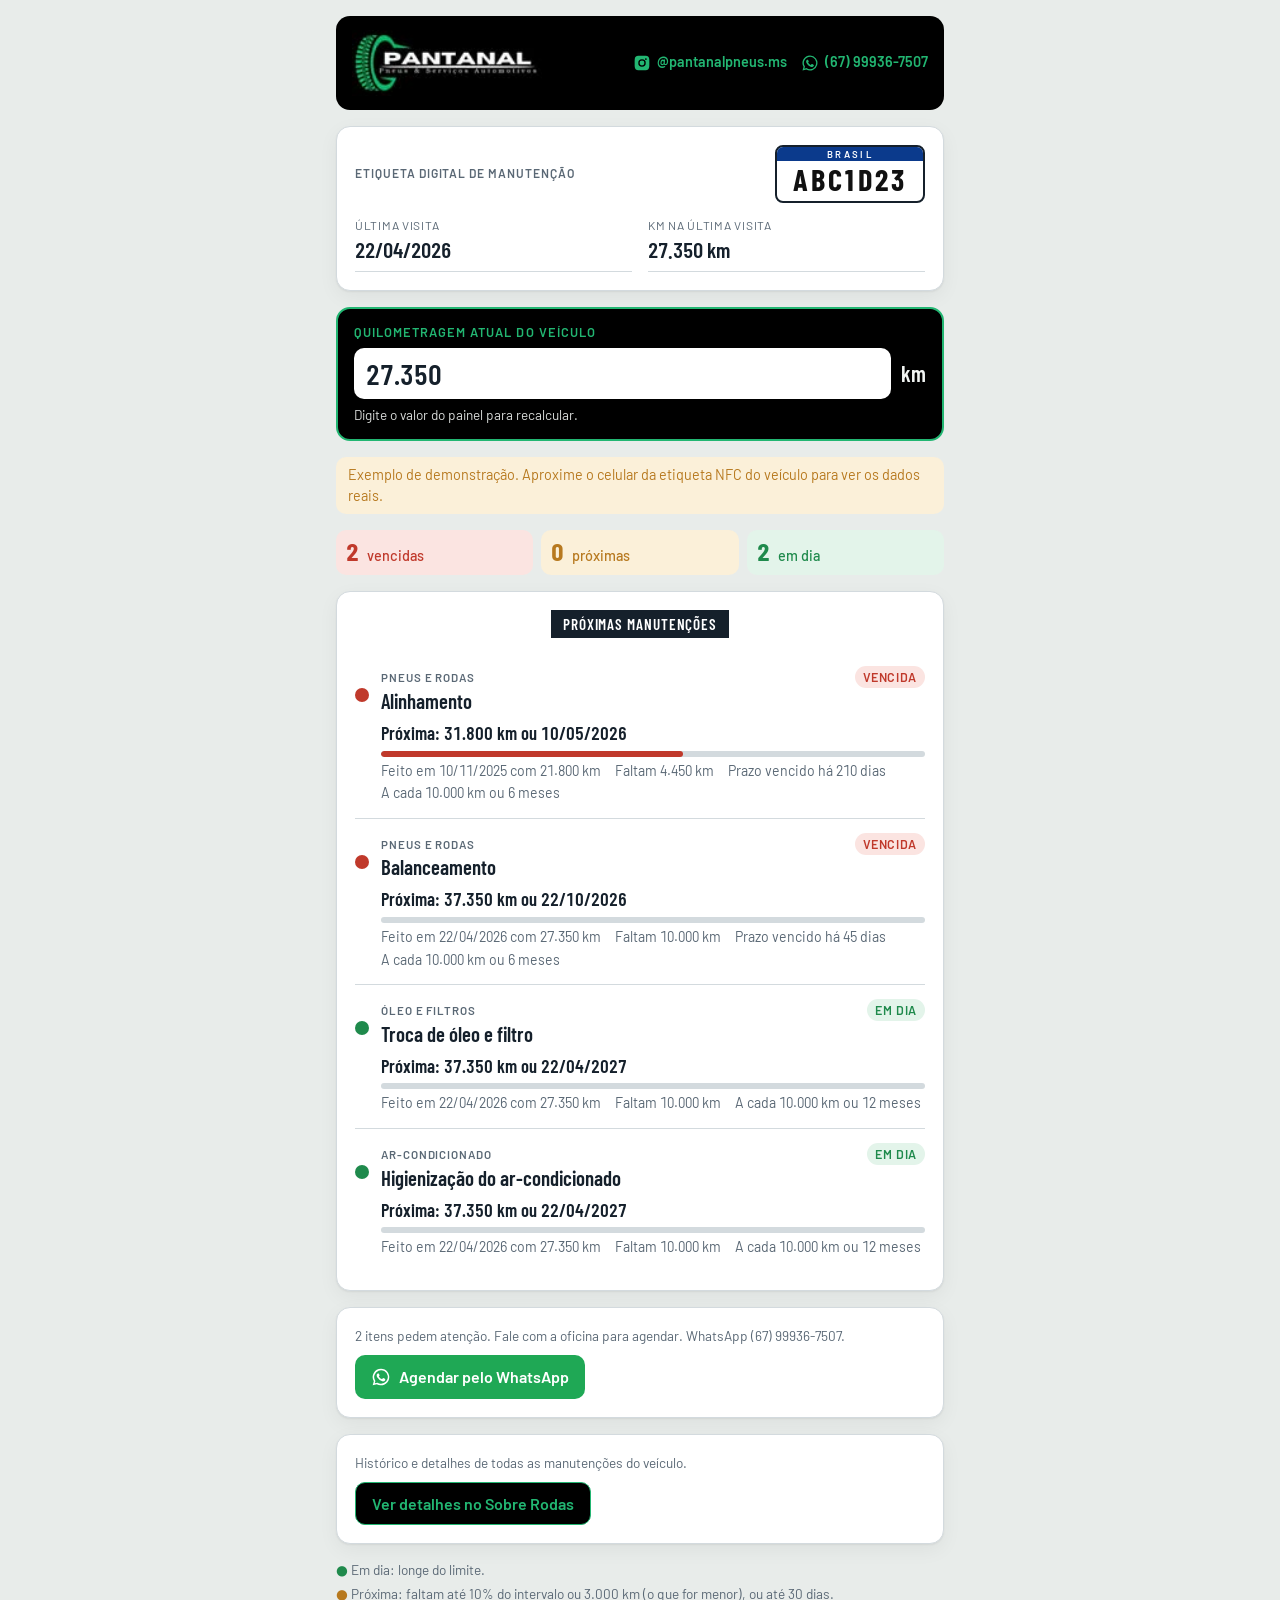
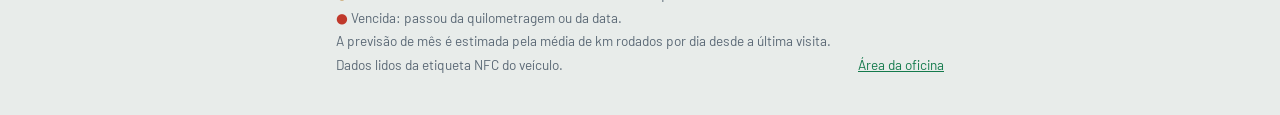
==== public/index.html @ 8876a4cd "Etiqueta digital de manutenção Pantanal Pneus Co-Authored-By: Claude Opus 5.5 (1M context) <noreply@" ====
<!doctype html>
<html lang="pt-BR">
<head>
<meta charset="utf-8">
<meta name="viewport" content="width=device-width, initial-scale=1, viewport-fit=cover">
<title>Etiqueta de Manutenção</title>
<link rel="stylesheet" href="https://fonts.googleapis.com/css2?family=Barlow+Condensed:wght@500;600;700&family=Barlow:wght@400;500;600&display=swap">
<link rel="stylesheet" href="estilo.css">

</head>
<body>
<main class="wrap">
  <header class="brandbar">
    <img src="logo.png" alt="Pantanal Pneus &amp; Serviços Automotivos" width="150" height="52">
    <nav class="brandlinks" aria-label="Contato da oficina">
      <a id="insta" href="#" target="_blank" rel="noopener"><svg viewBox="0 0 24 24" aria-hidden="true"><path d="M12 2.2c3.2 0 3.6 0 4.8.1 3.3.1 4.8 1.7 4.9 4.9.1 1.3.1 1.6.1 4.8s0 3.6-.1 4.8c-.1 3.2-1.7 4.8-4.9 4.9-1.3.1-1.6.1-4.8.1s-3.6 0-4.8-.1c-3.3-.1-4.8-1.7-4.9-4.9C2.2 15.6 2.2 15.2 2.2 12s0-3.6.1-4.8C2.4 3.9 3.9 2.4 7.2 2.3 8.4 2.2 8.8 2.2 12 2.2zm0 4.8a5 5 0 1 0 0 10 5 5 0 0 0 0-10zm0 8.2a3.2 3.2 0 1 1 0-6.4 3.2 3.2 0 0 1 0 6.4zm5.2-9.6a1.2 1.2 0 1 0 0 2.4 1.2 1.2 0 0 0 0-2.4z"/></svg><span id="instaTxt"></span></a>
      <a id="whatsTopo" href="#" target="_blank" rel="noopener"><svg viewBox="0 0 24 24" aria-hidden="true"><path d="M12 2a10 10 0 0 0-8.6 15.1L2 22l5-1.3A10 10 0 1 0 12 2zm0 18.2c-1.5 0-3-.4-4.2-1.2l-.3-.2-3 .8.8-2.9-.2-.3A8.2 8.2 0 1 1 12 20.2zm4.5-6.1c-.2-.1-1.5-.7-1.7-.8-.2-.1-.4-.1-.6.1l-.8 1c-.1.2-.3.2-.5.1a6.7 6.7 0 0 1-3.3-2.9c-.3-.4.2-.4.7-1.3.1-.2 0-.3 0-.4l-.8-1.8c-.2-.5-.4-.4-.6-.4h-.5c-.2 0-.4.1-.7.3-.2.3-.9.9-.9 2.1s.9 2.4 1 2.6c.1.2 1.8 2.8 4.4 3.9 1.6.7 2.3.8 3.1.6.5-.1 1.5-.6 1.7-1.2.2-.6.2-1.1.2-1.2-.1-.1-.3-.2-.5-.3z"/></svg><span id="foneTopo"></span></a>
    </nav>
  </header>

  <section class="sticker" aria-labelledby="titulo">
    <div class="top">
      <div class="kicker" id="titulo">Etiqueta digital de manutenção</div>
      <h1 class="plate" aria-label="Placa do veículo"><span id="placa">–</span></h1>
    </div>
    <dl class="facts">
      <div><dt>Última visita</dt><dd class="tab" id="ultData">–</dd></div>
      <div><dt>Km na última visita</dt><dd class="tab" id="ultKm">–</dd></div>
    </dl>
  </section>

  <section class="kmbox">
    <label for="km">Quilometragem atual do veículo</label>
    <div class="kmrow">
      <input id="km" type="text" inputmode="numeric" autocomplete="off" aria-describedby="kmhint">
      <span>km</span>
    </div>
    <div class="kmhint" id="kmhint">Digite o valor do painel para recalcular.</div>
  </section>

  <div class="notice" id="aviso" hidden></div>

  <section class="summary" aria-label="Resumo">
    <div class="chip bad"><span class="num tab" id="nBad">0</span> vencidas</div>
    <div class="chip warn"><span class="num tab" id="nWarn">0</span> próximas</div>
    <div class="chip ok"><span class="num tab" id="nOk">0</span> em dia</div>
  </section>

  <section class="sticker" aria-label="Próximas manutenções">
    <div class="label-head">Próximas manutenções</div>
    <ul class="list" id="lista"></ul>
  </section>

  <section class="sticker contact">
    <div class="small" id="contatoTxt">Fale com a oficina para agendar.</div>
    <a class="btn" id="whats" href="#" target="_blank" rel="noopener"><svg viewBox="0 0 24 24" aria-hidden="true"><path d="M12 2a10 10 0 0 0-8.6 15.1L2 22l5-1.3A10 10 0 1 0 12 2zm0 18.2c-1.5 0-3-.4-4.2-1.2l-.3-.2-3 .8.8-2.9-.2-.3A8.2 8.2 0 1 1 12 20.2zm4.5-6.1c-.2-.1-1.5-.7-1.7-.8-.2-.1-.4-.1-.6.1l-.8 1c-.1.2-.3.2-.5.1a6.7 6.7 0 0 1-3.3-2.9c-.3-.4.2-.4.7-1.3.1-.2 0-.3 0-.4l-.8-1.8c-.2-.5-.4-.4-.6-.4h-.5c-.2 0-.4.1-.7.3-.2.3-.9.9-.9 2.1s.9 2.4 1 2.6c.1.2 1.8 2.8 4.4 3.9 1.6.7 2.3.8 3.1.6.5-.1 1.5-.6 1.7-1.2.2-.6.2-1.1.2-1.2-.1-.1-.3-.2-.5-.3z"/></svg>Agendar pelo WhatsApp</a>
  </section>

  <section class="sticker contact">
    <div class="small">Histórico e detalhes de todas as manutenções do veículo.</div>
    <a class="b primary" id="detalhes" href="#" target="_blank" rel="noopener">Ver detalhes no Sobre Rodas</a>
  </section>

  <footer class="small legend">
    <div><b style="color:var(--ok)">●</b> Em dia: longe do limite.</div>
    <div><b style="color:var(--warn)">●</b> Próxima: faltam até 10% do intervalo ou 3.000 km (o que for menor), ou até 30 dias.</div>
    <div><b style="color:var(--bad)">●</b> Vencida: passou da quilometragem ou da data.</div>
    <div>A previsão de mês é estimada pela média de km rodados por dia desde a última visita.</div>
    <div class="foot-links"><span>Dados lidos da etiqueta NFC do veículo.</span><a href="gravar.html">Área da oficina</a></div>
  </footer>
</main>

<script src="config.js"></script>
<script>
const CFG = window.ETIQUETA, U = window.ETQ;
const $ = id => document.getElementById(id);
const fmtKm = n => Math.round(n).toLocaleString("pt-BR");
const fmtData = d => d.toLocaleDateString("pt-BR");
const fmtMes = d => d.toLocaleDateString("pt-BR", { month: "short", year: "numeric" }).replace(".", "");
const addMeses = (d, m) => { const r = new Date(d); r.setMonth(r.getMonth() + m); return r; };
const DIA = 86400000;
const hoje = () => { const d = new Date(); d.setHours(0, 0, 0, 0); return d; };
const RANK = { bad: 0, warn: 1, ok: 2, none: 3 };
const TEXTO = { bad: "Vencida", warn: "Próxima", ok: "Em dia", none: "Sem registro" };

// Exemplo mostrado quando a página é aberta sem os dados da etiqueta.
const EXEMPLO = "placa=ABC1D23&oleo-km=27350&oleo-dt=2026-04-22&alinhamento-km=21800&alinhamento-dt=2025-11-10&balanceamento-km=27350&balanceamento-dt=2026-04-22&hig-ar-dt=2026-04-22&hig-km=27350";

let params = new URLSearchParams(location.search);
const temDados = params.has("placa") || CFG.servicos.some(s => params.has(s.km) || params.has(s.dt));
if (!temDados) params = new URLSearchParams(EXEMPLO);

const placa = U.placa(params.get("placa")) || "–";
const registros = CFG.servicos.map(s => ({ ...s, ultKm: U.km(params.get(s.km)), ultData: U.data(params.get(s.dt)) }));

// Visita mais recente: maior km e data mais recente entre os serviços.
const kms = registros.map(r => r.ultKm).filter(v => v != null);
const datas = registros.map(r => r.ultData).filter(Boolean);
const kmUltimo = kms.length ? Math.max(...kms) : 0;
const dataUltima = datas.length ? new Date(Math.max(...datas)) : null;

function calcular(kmAtual) {
  const m = CFG.margem;
  const kmPorDia = dataUltima && kmAtual > kmUltimo ? (kmAtual - kmUltimo) / Math.max(1, (hoje() - dataUltima) / DIA) : 0;

  return registros.map(r => {
    const it = { ...r, status: "none", usado: 0 };
    if (r.ultKm == null && !r.ultData) return it;
    let status = "ok";
    if (r.ultKm != null) {
      it.proxKm = r.ultKm + r.intervalo_km;
      it.faltaKm = it.proxKm - kmAtual;
      const margem = Math.min(r.intervalo_km * m.fracao, m.km);
      status = it.faltaKm <= 0 ? "bad" : it.faltaKm <= margem ? "warn" : "ok";
      it.usado = Math.min(1, Math.max(0, (kmAtual - r.ultKm) / r.intervalo_km));
      if (it.faltaKm > 0 && kmPorDia > 0) it.estimada = new Date(hoje().getTime() + (it.faltaKm / kmPorDia) * DIA);
    }
    if (r.ultData && r.intervalo_meses) {
      it.proxData = addMeses(r.ultData, r.intervalo_meses);
      it.faltaDias = Math.round((it.proxData - hoje()) / DIA);
      const st = it.faltaDias < 0 ? "bad" : it.faltaDias <= m.dias ? "warn" : "ok";
      if (RANK[st] < RANK[status]) status = st;
      // Sem km registrado, a barra mostra o tempo decorrido
      if (r.ultKm == null) it.usado = Math.min(1, Math.max(0, (hoje() - r.ultData) / (it.proxData - r.ultData)));
    }
    it.status = status;
    return it;
  }).sort((a, b) => RANK[a.status] - RANK[b.status] || (a.faltaKm ?? 1e9) - (b.faltaKm ?? 1e9));
}

function el(tag, cls, txt) { const e = document.createElement(tag); if (cls) e.className = cls; if (txt != null) e.textContent = txt; return e; }

function render() {
  const kmAtual = U.km($("km").value) || 0;
  const itens = calcular(kmAtual);
  const lista = $("lista");
  lista.replaceChildren();
  const cont = { bad: 0, warn: 0, ok: 0, none: 0 };

  for (const it of itens) {
    cont[it.status]++;
    const li = el("li", "item " + it.status);
    li.append(el("span", "dot"));
    const b = el("div", "body");

    const r1 = el("div", "row1");
    const tt = el("div", "ttl"); tt.append(el("span", "grp", it.grupo), el("h2", null, it.nome));
    r1.append(tt, el("span", "pill", TEXTO[it.status]));
    b.append(r1);

    const meta = el("div", "meta tab");
    if (it.status === "none") {
      meta.append(el("span", null, "Ainda não registrado na etiqueta. A cada " + fmtKm(it.intervalo_km) + " km ou " + it.intervalo_meses + " meses."));
      b.append(meta); li.append(b); lista.append(li); continue;
    }

    const partes = [];
    if (it.proxKm != null) partes.push(fmtKm(it.proxKm) + " km");
    if (it.proxData) partes.push(fmtData(it.proxData));
    b.append(el("div", "next tab", "Próxima: " + partes.join(" ou ")));

    const bar = el("div", "bar"); const fill = el("i"); fill.style.width = (it.usado * 100).toFixed(1) + "%"; bar.append(fill);
    bar.setAttribute("role", "progressbar"); bar.setAttribute("aria-valuenow", Math.round(it.usado * 100));
    bar.setAttribute("aria-valuemin", 0); bar.setAttribute("aria-valuemax", 100); bar.setAttribute("aria-label", "Intervalo usado");
    b.append(bar);

    const feito = [];
    if (it.ultData) feito.push("em " + fmtData(it.ultData));
    if (it.ultKm != null) feito.push("com " + fmtKm(it.ultKm) + " km");
    meta.append(el("span", null, "Feito " + feito.join(" ")));
    if (it.faltaKm != null) meta.append(el("span", null, it.faltaKm > 0 ? "Faltam " + fmtKm(it.faltaKm) + " km" : "Passou " + fmtKm(-it.faltaKm) + " km"));
    if (it.faltaDias != null && it.faltaDias < 0) meta.append(el("span", null, "Prazo vencido há " + (-it.faltaDias) + " dias"));
    else if (it.faltaDias != null && it.faltaDias <= CFG.margem.dias) meta.append(el("span", null, "Prazo vence em " + it.faltaDias + (it.faltaDias === 1 ? " dia" : " dias")));
    if (it.estimada) meta.append(el("span", null, "Previsão: " + fmtMes(it.estimada)));
    meta.append(el("span", null, "A cada " + fmtKm(it.intervalo_km) + " km ou " + it.intervalo_meses + " meses"));
    b.append(meta);
    li.append(b);
    lista.append(li);
  }
  $("nBad").textContent = cont.bad; $("nWarn").textContent = cont.warn; $("nOk").textContent = cont.ok;

  $("kmhint").textContent = kmAtual < kmUltimo
    ? "Atenção: valor menor que o da última visita (" + fmtKm(kmUltimo) + " km)."
    : "Digite o valor do painel para recalcular.";

  const pend = itens.filter(i => i.status === "bad" || i.status === "warn").map(i => i.nome);
  const msg = "Olá! Quero agendar manutenção do veículo " + placa + " (" + fmtKm(kmAtual) + " km)." +
    (pend.length ? " Itens: " + pend.join(", ") + "." : "");
  const w = CFG.oficina.whatsapp;
  $("whats").href = "https://wa.me/" + w + "?text=" + encodeURIComponent(msg);
  $("contatoTxt").textContent = (pend.length
    ? pend.length + (pend.length > 1 ? " itens pedem" : " item pede") + " atenção. Fale com a oficina para agendar."
    : "Tudo em dia. A oficina avisa quando chegar a hora.") + " WhatsApp " + U.fone(w) + ".";

  try { localStorage.setItem("km:" + placa, String(kmAtual)); } catch (e) {}
}

// Cabeçalho e dados fixos
const of = CFG.oficina;
$("insta").href = "https://www.instagram.com/" + of.instagram + "/";
$("instaTxt").textContent = "@" + of.instagram;
$("whatsTopo").href = "https://wa.me/" + of.whatsapp;
$("foneTopo").textContent = U.fone(of.whatsapp);
$("placa").textContent = placa;
$("detalhes").href = CFG.sobreRodas.url;
$("detalhes").textContent = "Ver detalhes no " + CFG.sobreRodas.nome;
$("ultData").textContent = dataUltima ? fmtData(dataUltima) : "–";
$("ultKm").textContent = kms.length ? fmtKm(kmUltimo) + " km" : "–";
if (!temDados) {
  $("aviso").hidden = false;
  $("aviso").textContent = "Exemplo de demonstração. Aproxime o celular da etiqueta NFC do veículo para ver os dados reais.";
}

let salvo = null;
try { salvo = localStorage.getItem("km:" + placa); } catch (e) {}
$("km").value = fmtKm(Math.max(Number(salvo) || 0, kmUltimo));

$("km").addEventListener("input", e => {
  const n = e.target.value.replace(/\D/g, "").slice(0, 7);
  e.target.value = n ? fmtKm(Number(n)) : "";
  render();
});

render();
</script>
</body>
</html>
---- public/estilo.css ----
/* Layout: uma coluna estreita como a etiqueta colada no para-brisa; campo de km fixo no topo, itens ordenados por urgência. */
:root {
  --bg: #e8ecea;
  --sticker: #ffffff;
  --ink: #15202b;
  --muted: #5a6875;
  --line: #d3dade;
  --accent: #137a4c;
  --accent-ink: #ffffff;
  --brand: #22b672;
  --brand-black: #000000;
  --brand-on: #f2f5f3;
  --ok: #1f8a4c;
  --ok-bg: #e3f4ea;
  --warn: #b7791f;
  --warn-bg: #fbf0d9;
  --bad: #c0392b;
  --bad-bg: #fbe4e1;
  --display: "Barlow Condensed", "Arial Narrow", "Roboto Condensed", sans-serif;
  --body: "Barlow", "Segoe UI", system-ui, sans-serif;
}
@media (prefers-color-scheme: dark) { :root:not([data-theme="light"]) {
  --bg: #0e1311; --sticker: #171e1b; --ink: #e6ecf0; --muted: #94a3b0; --line: #2a3742;
  --accent: #3fcb8a; --accent-ink: #0f161c;
  --ok: #4cc283; --ok-bg: #16301f; --warn: #e8b04f; --warn-bg: #36290f; --bad: #f0786a; --bad-bg: #3a1a17;
  color-scheme: dark; } }
:root[data-theme="dark"] {
  --bg: #0e1311; --sticker: #171e1b; --ink: #e6ecf0; --muted: #94a3b0; --line: #2a3742;
  --accent: #3fcb8a; --accent-ink: #0f161c;
  --ok: #4cc283; --ok-bg: #16301f; --warn: #e8b04f; --warn-bg: #36290f; --bad: #f0786a; --bad-bg: #3a1a17;
  color-scheme: dark; }

* { box-sizing: border-box; }
body { margin: 0; background: var(--bg); color: var(--ink); font: 400 16px/1.45 var(--body); }
.wrap { max-width: 640px; margin: 0 auto; padding: 16px 16px 40px; display: grid; gap: 16px; }
h1, h2, .num, .label-head { font-family: var(--display); }
.tab { font-variant-numeric: tabular-nums; }

/* Faixa da marca */
.brandbar { background: var(--brand-black); color: var(--brand-on); border-radius: 14px; padding: 14px 16px; display: flex; align-items: center; justify-content: space-between; gap: 12px; flex-wrap: wrap; }
.brandbar img { display: block; width: 190px; max-width: 100%; height: auto; }
.brandlinks { display: flex; flex-wrap: wrap; gap: 6px 14px; font-size: .9rem; }
.brandlinks a { color: var(--brand); text-decoration: none; font-weight: 600; display: inline-flex; align-items: center; gap: 6px; }
.brandlinks a:hover { text-decoration: underline; }
.brandlinks a:focus-visible { outline: 2px solid var(--brand); outline-offset: 2px; }
.brandlinks svg { width: 18px; height: 18px; fill: currentColor; }

/* Etiqueta principal */
.sticker { background: var(--sticker); border-radius: 14px; border: 1px solid var(--line); box-shadow: 0 1px 2px rgb(0 0 0 / .06), 0 6px 20px rgb(0 0 0 / .05); padding: 18px; display: grid; gap: 14px; }
.top { display: flex; justify-content: space-between; align-items: center; gap: 12px; flex-wrap: wrap; }
h1 { margin: 0; font-size: 1.9rem; font-weight: 700; line-height: 1.05; text-wrap: balance; }
.sub { color: var(--muted); font-size: .95rem; margin-top: 2px; }
.facts { display: grid; grid-template-columns: repeat(auto-fit, minmax(150px, 1fr)); gap: 10px 16px; margin: 0; }
.facts div { border-bottom: 1px solid var(--line); padding-bottom: 6px; min-width: 0; }
.facts dt { font-size: .75rem; text-transform: uppercase; letter-spacing: .06em; color: var(--muted); }
.facts dd { margin: 0; font-family: var(--display); font-size: 1.35rem; font-weight: 600; }

/* Campo de km */
.kmbox { position: sticky; top: env(safe-area-inset-top, 0px); z-index: 5; background: var(--brand-black); color: var(--brand-on); border: 2px solid var(--brand); border-radius: 14px; padding: 14px 16px; display: grid; gap: 6px; }
.kmbox label { color: var(--brand); font-size: .8rem; text-transform: uppercase; letter-spacing: .08em; font-weight: 600; }
.kmrow { display: flex; align-items: center; gap: 10px; }
.kmrow input { flex: 1; min-width: 0; font: 600 1.8rem/1 var(--display); padding: 8px 12px; border-radius: 10px; border: 0; background: var(--sticker); color: var(--ink); font-variant-numeric: tabular-nums; }
.kmrow input:focus-visible { outline: 3px solid var(--brand); outline-offset: 2px; }
.kmrow span { font: 600 1.4rem var(--display); }
.kmhint { font-size: .85rem; opacity: .9; }

/* Resumo */
.summary { display: grid; grid-template-columns: repeat(3, 1fr); gap: 8px; }
.chip { border-radius: 10px; padding: 8px 10px; display: flex; align-items: baseline; gap: 8px; font-weight: 500; font-size: .9rem; }
.chip .num { font-size: 1.6rem; font-weight: 700; line-height: 1; }
.chip.bad { background: var(--bad-bg); color: var(--bad); }
.chip.warn { background: var(--warn-bg); color: var(--warn); }
.chip.ok { background: var(--ok-bg); color: var(--ok); }

/* Lista de manutenções */
.label-head { justify-self: center; background: var(--ink); color: var(--sticker); font-size: .95rem; font-weight: 600; letter-spacing: .06em; padding: 3px 12px; text-transform: uppercase; }
.list { list-style: none; margin: 0; padding: 0; display: grid; }
.item { display: grid; grid-template-columns: 14px 1fr; gap: 4px 12px; padding: 14px 0; border-top: 1px solid var(--line); }
.item:first-child { border-top: 0; }
.dot { width: 14px; height: 14px; border-radius: 50%; margin-top: 22px; }
.ok .dot { background: var(--ok); } .warn .dot { background: var(--warn); } .bad .dot { background: var(--bad); }
.body { min-width: 0; display: grid; gap: 4px; }
.row1 { display: flex; justify-content: space-between; align-items: baseline; gap: 8px; flex-wrap: wrap; }
.row1 h2 { margin: 0; font-size: 1.3rem; font-weight: 600; }
.ttl { display: grid; min-width: 0; }
.grp { font-size: .72rem; text-transform: uppercase; letter-spacing: .08em; color: var(--muted); font-weight: 600; }
.pill { font-size: .78rem; font-weight: 600; text-transform: uppercase; letter-spacing: .05em; padding: 2px 8px; border-radius: 999px; white-space: nowrap; }
.ok .pill { background: var(--ok-bg); color: var(--ok); } .warn .pill { background: var(--warn-bg); color: var(--warn); } .bad .pill { background: var(--bad-bg); color: var(--bad); }
.next { font-family: var(--display); font-size: 1.15rem; font-weight: 600; }
.bar { height: 6px; background: var(--line); border-radius: 3px; overflow: hidden; }
.bar i { display: block; height: 100%; border-radius: 3px; }
.ok .bar i { background: var(--ok); } .warn .bar i { background: var(--warn); } .bad .bar i { background: var(--bad); }
.meta { color: var(--muted); font-size: .88rem; display: flex; flex-wrap: wrap; gap: 2px 14px; }

/* Rodapé */
.contact { display: flex; flex-wrap: wrap; gap: 10px; align-items: center; justify-content: space-between; }
.btn { display: inline-flex; align-items: center; gap: 8px; background: #1fa855; color: #fff; text-decoration: none; font-weight: 600; padding: 10px 16px; border-radius: 10px; }
.btn svg { width: 20px; height: 20px; fill: currentColor; }
.btn:focus-visible, .linkbtn:focus-visible { outline: 3px solid var(--accent); outline-offset: 2px; }
.small { font-size: .85rem; color: var(--muted); }
.legend { display: grid; gap: 4px; }
.legend b { font-weight: 600; }
.linkbtn { background: none; border: 0; padding: 0; color: var(--accent); font: inherit; text-decoration: underline; cursor: pointer; }
.notice { background: var(--warn-bg); color: var(--warn); border-radius: 10px; padding: 8px 12px; font-size: .9rem; }
@media (max-width: 380px) { .summary { grid-template-columns: 1fr; } }
@media (prefers-reduced-motion: no-preference) { .bar i { transition: width .3s ease; } }

/* Placa no padrão Mercosul */
.plate { margin: 0; border: 2px solid var(--ink); border-radius: 8px; padding: 0; overflow: hidden; background: #fff; color: #111; display: inline-grid; min-width: 150px; text-align: center; }
.plate::before { content: "BRASIL"; display: block; background: #0b3a8c; color: #fff; font: 600 .6rem/1.5 var(--body); letter-spacing: .25em; }
.plate span { display: block; font: 700 1.9rem/1.1 var(--display); letter-spacing: .1em; padding: 2px 12px 4px; }
.kicker { font-size: .75rem; text-transform: uppercase; letter-spacing: .08em; color: var(--muted); font-weight: 600; }
.none .dot { background: var(--line); } .none .pill { background: var(--line); color: var(--muted); } .none .bar i { background: var(--muted); }
.foot-links { display: flex; justify-content: space-between; flex-wrap: wrap; gap: 8px; }
.foot-links a { color: var(--accent); }

/* Tela de gravação */
.card { background: var(--sticker); border: 1px solid var(--line); border-radius: 14px; padding: 16px; display: grid; gap: 12px; }
.card h2 { margin: 0; font-family: var(--display); font-size: 1.35rem; font-weight: 600; }
.field { display: grid; gap: 4px; min-width: 0; }
.field label, .field .lbl { font-size: .78rem; text-transform: uppercase; letter-spacing: .06em; color: var(--muted); font-weight: 600; }
.field input, .field textarea { font: 500 1.05rem var(--body); padding: 10px 12px; border-radius: 10px; border: 1px solid var(--line); background: var(--bg); color: var(--ink); min-width: 0; width: 100%; }
.field textarea { font: .85rem/1.4 ui-monospace, Menlo, Consolas, monospace; resize: vertical; word-break: break-all; }
.field input:focus-visible, .field textarea:focus-visible { outline: 3px solid var(--brand); outline-offset: 1px; }
.grid2 { display: grid; grid-template-columns: 1fr 1fr; gap: 10px; }
.svc { border-top: 1px solid var(--line); padding-top: 12px; display: grid; gap: 8px; }
.svc-head { display: flex; justify-content: space-between; align-items: center; gap: 8px; flex-wrap: wrap; }
.svc-head h3 { margin: 0; font: 600 1.15rem var(--display); }
.check { display: inline-flex; align-items: center; gap: 6px; font-size: .9rem; font-weight: 500; cursor: pointer; }
.check input { width: 18px; height: 18px; accent-color: var(--accent); }
.actions { display: flex; flex-wrap: wrap; gap: 8px; }
.b { font: 600 1rem var(--body); padding: 11px 16px; border-radius: 10px; border: 1px solid var(--line); background: var(--sticker); color: var(--ink); cursor: pointer; text-decoration: none; display: inline-flex; align-items: center; gap: 6px; }
.b.primary { background: var(--brand-black); color: var(--brand); border-color: var(--brand); }
.b:disabled { opacity: .5; cursor: not-allowed; }
.b:focus-visible { outline: 3px solid var(--brand); outline-offset: 2px; }
.msg { border-radius: 10px; padding: 10px 12px; font-size: .92rem; }
.msg.ok { background: var(--ok-bg); color: var(--ok); } .msg.warn { background: var(--warn-bg); color: var(--warn); } .msg.bad { background: var(--bad-bg); color: var(--bad); }
.qr { justify-self: start; background: #fff; padding: 10px; border-radius: 10px; }
.qr img, .qr canvas { display: block; width: 168px; height: 168px; }
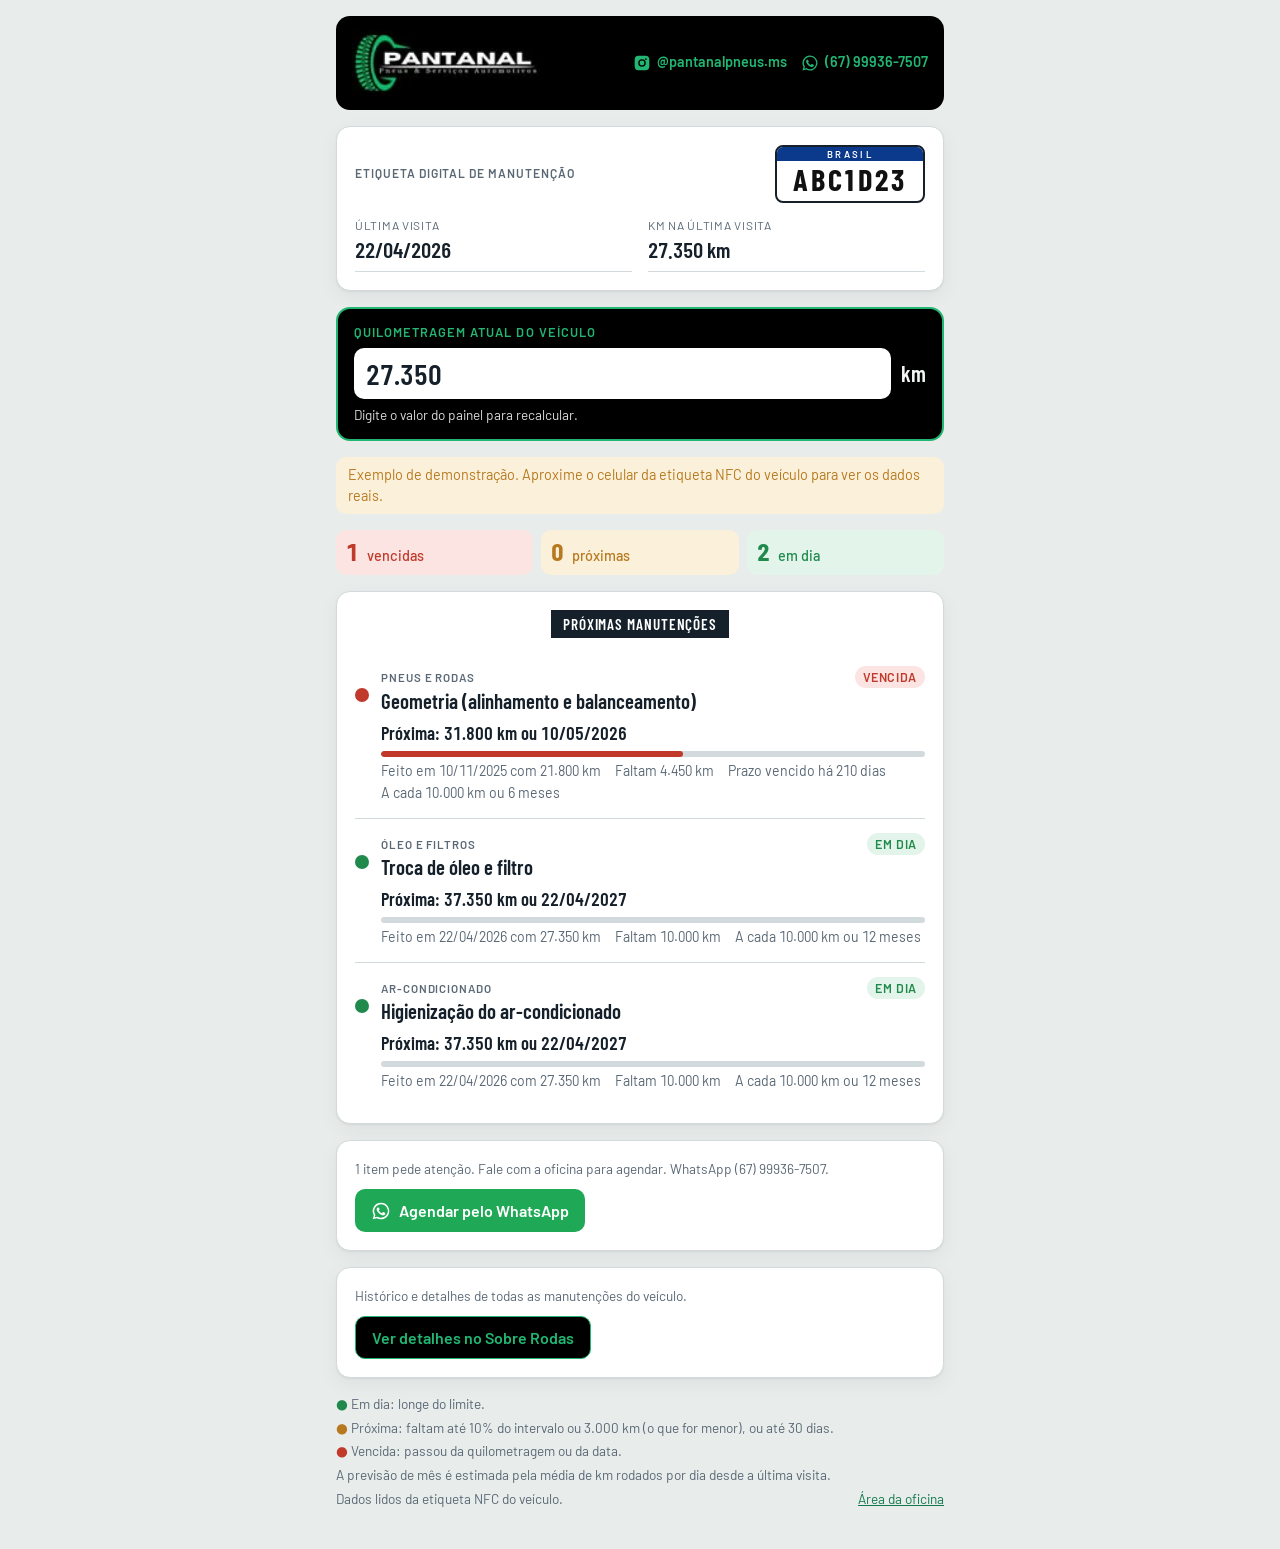
==== commit 352c34a6: "Juntar alinhamento e balanceamento em Geometria Novos parâmetros geo-km e geo-dt; etiquetas antigas " ====
--- a/public/index.html
+++ b/public/index.html
@@ -84,14 +84,14 @@
 const TEXTO = { bad: "Vencida", warn: "Próxima", ok: "Em dia", none: "Sem registro" };
 
 // Exemplo mostrado quando a página é aberta sem os dados da etiqueta.
-const EXEMPLO = "placa=ABC1D23&oleo-km=27350&oleo-dt=2026-04-22&alinhamento-km=21800&alinhamento-dt=2025-11-10&balanceamento-km=27350&balanceamento-dt=2026-04-22&hig-ar-dt=2026-04-22&hig-km=27350";
+const EXEMPLO = "placa=ABC1D23&oleo-km=27350&oleo-dt=2026-04-22&geo-km=21800&geo-dt=2025-11-10&hig-ar-dt=2026-04-22&hig-km=27350";
 
 let params = new URLSearchParams(location.search);
-const temDados = params.has("placa") || CFG.servicos.some(s => params.has(s.km) || params.has(s.dt));
+const temDados = params.has("placa") || CFG.servicos.some(s => { const r = U.ler(params, s); return r.km || r.dt; });
 if (!temDados) params = new URLSearchParams(EXEMPLO);
 
 const placa = U.placa(params.get("placa")) || "–";
-const registros = CFG.servicos.map(s => ({ ...s, ultKm: U.km(params.get(s.km)), ultData: U.data(params.get(s.dt)) }));
+const registros = CFG.servicos.map(s => { const r = U.ler(params, s); return { ...s, ultKm: U.km(r.km), ultData: U.data(r.dt) }; });
 
 // Visita mais recente: maior km e data mais recente entre os serviços.
 const kms = registros.map(r => r.ultKm).filter(v => v != null);
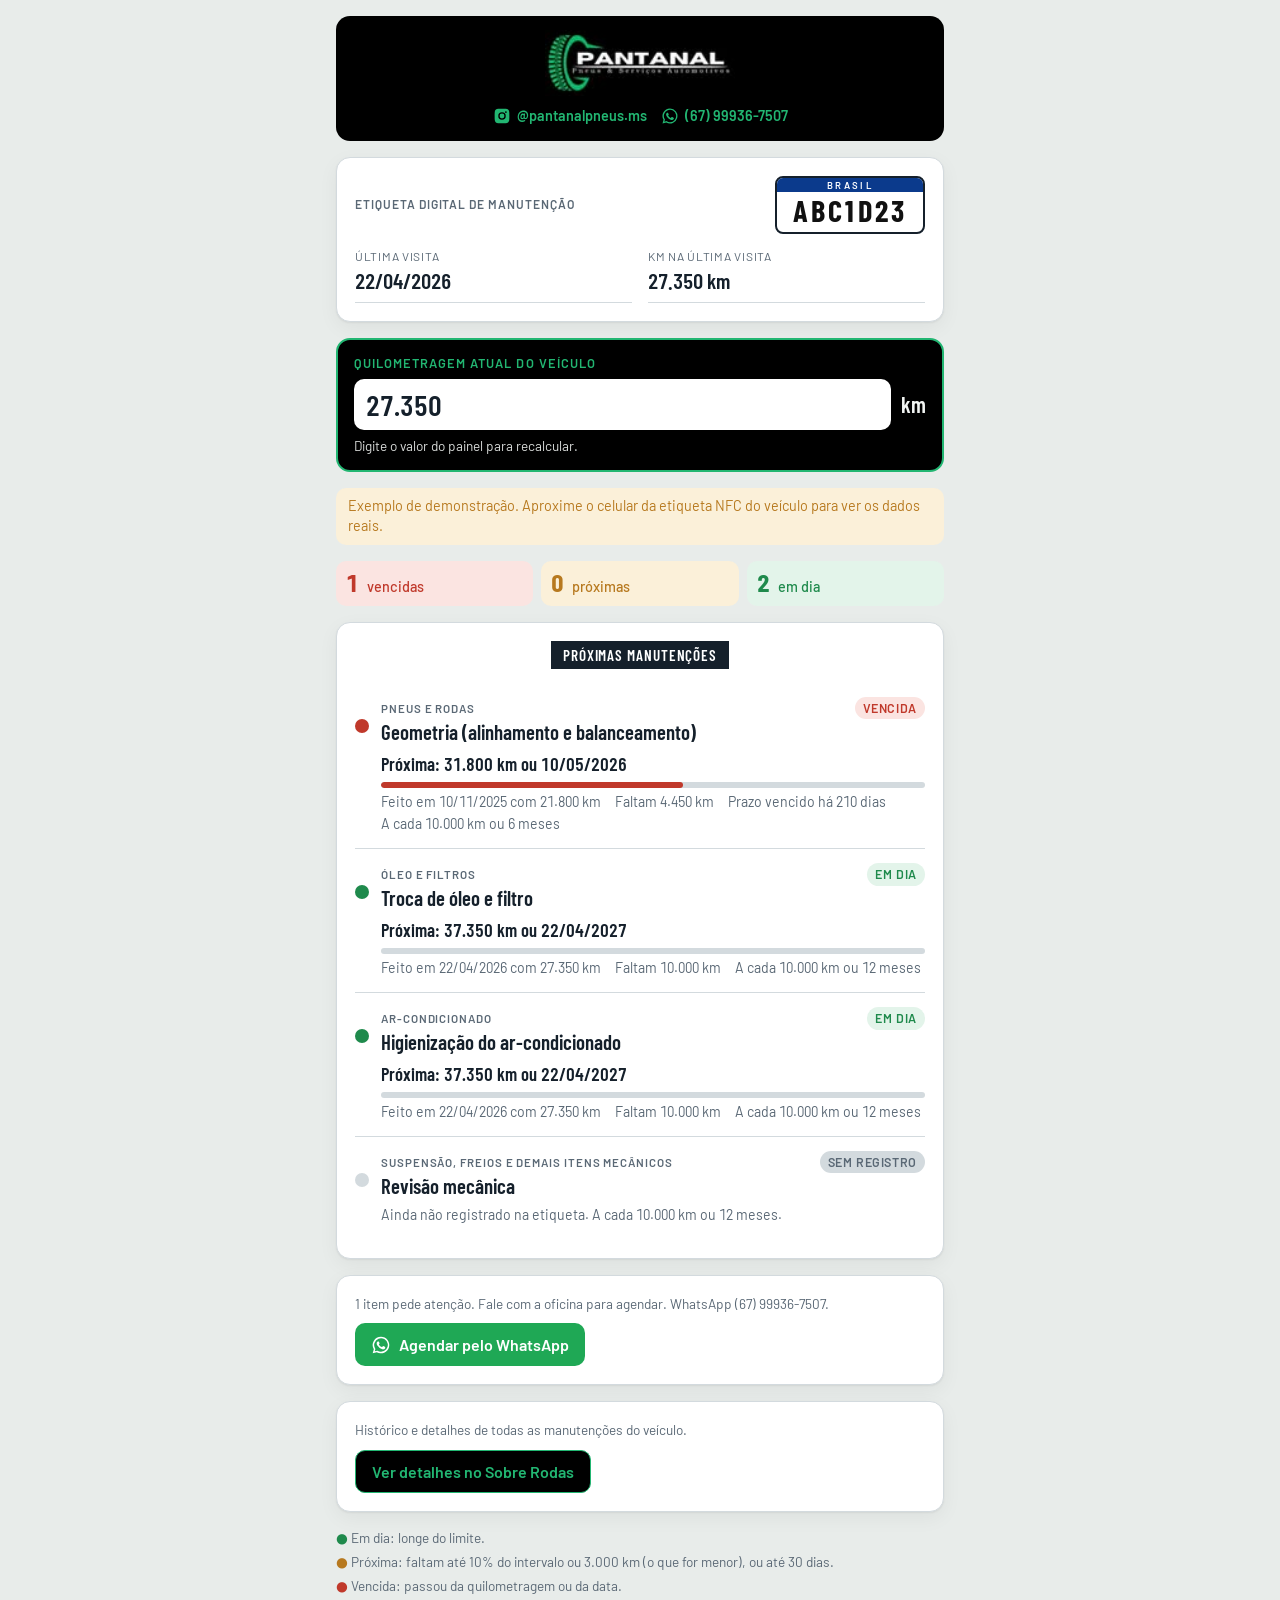
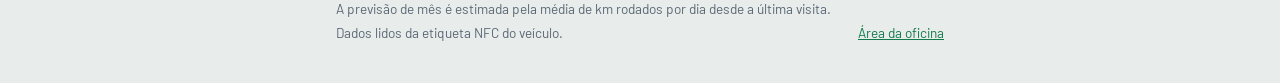
==== commit fcef00d2: "Link compacto na etiqueta Parâmetros de uma letra, km e data em base 36 e referência a outro serviço" ====
--- a/public/index.html
+++ b/public/index.html
@@ -84,13 +84,13 @@
 const TEXTO = { bad: "Vencida", warn: "Próxima", ok: "Em dia", none: "Sem registro" };
 
 // Exemplo mostrado quando a página é aberta sem os dados da etiqueta.
-const EXEMPLO = "placa=ABC1D23&oleo-km=27350&oleo-dt=2026-04-22&geo-km=21800&geo-dt=2025-11-10&hig-ar-dt=2026-04-22&hig-km=27350";
+const EXEMPLO = "p=ABC1D23&o=l3q.1rz&g=gtk.1ng&h=o";
 
 let params = new URLSearchParams(location.search);
-const temDados = params.has("placa") || CFG.servicos.some(s => { const r = U.ler(params, s); return r.km || r.dt; });
+const temDados = U.lerPlaca(params) || CFG.servicos.some(s => { const r = U.ler(params, s); return r.km || r.dt; });
 if (!temDados) params = new URLSearchParams(EXEMPLO);
 
-const placa = U.placa(params.get("placa")) || "–";
+const placa = U.placa(U.lerPlaca(params)) || "–";
 const registros = CFG.servicos.map(s => { const r = U.ler(params, s); return { ...s, ultKm: U.km(r.km), ultData: U.data(r.dt) }; });
 
 // Visita mais recente: maior km e data mais recente entre os serviços.
--- a/public/estilo.css
+++ b/public/estilo.css
@@ -37,9 +37,9 @@
 .tab { font-variant-numeric: tabular-nums; }
 
 /* Faixa da marca */
-.brandbar { background: var(--brand-black); color: var(--brand-on); border-radius: 14px; padding: 14px 16px; display: flex; align-items: center; justify-content: space-between; gap: 12px; flex-wrap: wrap; }
+.brandbar { background: var(--brand-black); color: var(--brand-on); border-radius: 14px; padding: 14px 16px; display: flex; flex-direction: column; align-items: center; gap: 10px; text-align: center; }
 .brandbar img { display: block; width: 190px; max-width: 100%; height: auto; }
-.brandlinks { display: flex; flex-wrap: wrap; gap: 6px 14px; font-size: .9rem; }
+.brandlinks { display: flex; flex-wrap: wrap; justify-content: center; gap: 6px 14px; font-size: .9rem; }
 .brandlinks a { color: var(--brand); text-decoration: none; font-weight: 600; display: inline-flex; align-items: center; gap: 6px; }
 .brandlinks a:hover { text-decoration: underline; }
 .brandlinks a:focus-visible { outline: 2px solid var(--brand); outline-offset: 2px; }
